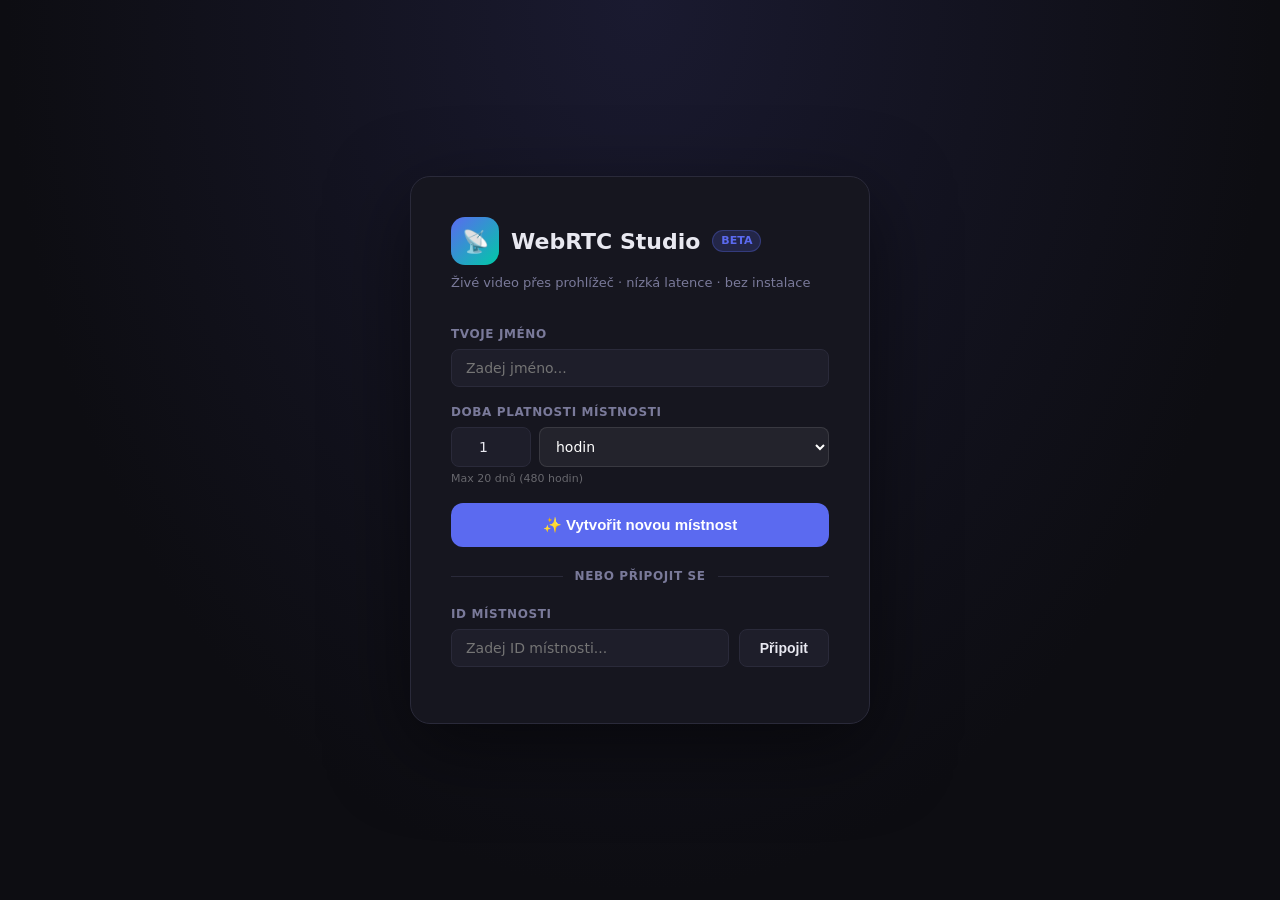
==== public/index.html @ 4d6f5395 "w w  Co-Authored-By: Dndskid <234251176+dndskid@users.noreply.github.com>" ====
<!DOCTYPE html>
<html lang="cs">
<head>
  <meta charset="UTF-8" />
  <meta name="viewport" content="width=device-width, initial-scale=1.0" />
  <title>WebRTC Studio</title>
  <link rel="stylesheet" href="style.css" />
</head>
<body>
  <div class="landing">
    <div class="landing-card">

      <div class="landing-logo">
        <div class="landing-logo-icon">📡</div>
        <h1>WebRTC Studio</h1>
        <span class="badge">BETA</span>
      </div>
      <p class="landing-subtitle">Živé video přes prohlížeč · nízká latence · bez instalace</p>

      <!-- Vytvoř místnost -->
      <div class="form-group">
        <label>Tvoje jméno</label>
        <input type="text" id="userName" placeholder="Zadej jméno..." maxlength="30" />
      </div>

      <div class="form-group">
        <label>Doba platnosti místnosti</label>
        <div class="form-row" style="gap:8px">
          <input type="number" id="expiryValue" min="1" max="480" value="1" style="width:80px;text-align:center" />
          <select id="expiryUnit" style="flex:1;padding:10px 12px;border-radius:8px;border:1px solid rgba(255,255,255,0.1);background:rgba(255,255,255,0.06);color:#fff;font-size:14px">
            <option value="hours" selected>hodin</option>
            <option value="days">dnů</option>
          </select>
        </div>
        <small style="color:rgba(255,255,255,0.35);font-size:11px;margin-top:4px;display:block">Max 20 dnů (480 hodin)</small>
      </div>

      <button class="btn btn-primary btn-full btn-lg" onclick="createRoom()">
        ✨ Vytvořit novou místnost
      </button>

      <div class="divider">nebo připojit se</div>

      <!-- Připoj se ke místnosti -->
      <div class="form-group">
        <label>ID místnosti</label>
        <div class="form-row">
          <input type="text" id="roomInput" placeholder="Zadej ID místnosti..." maxlength="20" />
          <button class="btn btn-secondary" onclick="joinRoom()">Připojit</button>
        </div>
      </div>

    </div>
  </div>

  <script>
    // Načti uloženou hodnotu jména
    const savedName = localStorage.getItem('webrtc-name');
    if (savedName) document.getElementById('userName').value = savedName;

    // Zkontroluj URL parametr ?room=...
    const urlRoom = new URLSearchParams(window.location.search).get('room');
    if (urlRoom) document.getElementById('roomInput').value = urlRoom;

    function generateRoomId() {
      const chars = 'abcdefghijklmnopqrstuvwxyz0123456789';
      let id = '';
      for (let i = 0; i < 8; i++) id += chars[Math.floor(Math.random() * chars.length)];
      return id;
    }

    function getName() {
      const name = document.getElementById('userName').value.trim() || 'Anon';
      localStorage.setItem('webrtc-name', name);
      return name;
    }

    // Clamp expiry to max 20 days
    function getExpiryMinutes() {
      const val  = Math.max(1, parseInt(document.getElementById('expiryValue').value) || 1);
      const unit = document.getElementById('expiryUnit').value;
      let minutes = unit === 'days' ? val * 24 * 60 : val * 60;
      const max = 20 * 24 * 60; // 20 days in minutes
      if (minutes > max) minutes = max;
      return minutes;
    }

    // Adjust max on unit change
    document.getElementById('expiryUnit').addEventListener('change', function() {
      const inp = document.getElementById('expiryValue');
      if (this.value === 'days') { inp.max = 20; if (parseInt(inp.value) > 20) inp.value = 20; }
      else { inp.max = 480; }
    });

    function createRoom() {
      const roomId = generateRoomId();
      const name = getName();
      const expiry = getExpiryMinutes();
      window.location.href = `room.html?room=${roomId}&name=${encodeURIComponent(name)}&expiry=${expiry}`;
    }

    function joinRoom() {
      const roomId = document.getElementById('roomInput').value.trim();
      if (!roomId) { alert('Zadej ID místnosti.'); return; }
      const name = getName();
      window.location.href = `room.html?room=${roomId}&name=${encodeURIComponent(name)}`;
    }

    // Enter pro připojení
    document.getElementById('roomInput').addEventListener('keydown', e => {
      if (e.key === 'Enter') joinRoom();
    });
  </script>
</body>
</html>
---- public/style.css ----
/* ===== RESET & BASE ===== */
*, *::before, *::after { box-sizing: border-box; margin: 0; padding: 0; }

:root {
  --bg: #0d0d12;
  --surface: #16161f;
  --surface2: #1e1e2a;
  --border: #2a2a3a;
  --accent: #5b6af0;
  --accent-hover: #6b7af8;
  --accent2: #00c9a7;
  --danger: #e05260;
  --text: #e8e8f0;
  --text-muted: #7a7a9a;
  --radius: 12px;
  --radius-sm: 8px;
}

html, body {
  height: 100%;
  background: var(--bg);
  color: var(--text);
  font-family: 'Segoe UI', system-ui, -apple-system, sans-serif;
  font-size: 15px;
  line-height: 1.5;
  -webkit-font-smoothing: antialiased;
}

a { color: var(--accent); text-decoration: none; }
a:hover { text-decoration: underline; }

/* ===== SCROLLBAR ===== */
::-webkit-scrollbar { width: 6px; }
::-webkit-scrollbar-track { background: transparent; }
::-webkit-scrollbar-thumb { background: var(--border); border-radius: 10px; }

/* ===== BUTTONS ===== */
.btn {
  display: inline-flex;
  align-items: center;
  justify-content: center;
  gap: 8px;
  padding: 10px 20px;
  border: none;
  border-radius: var(--radius-sm);
  font-size: 14px;
  font-weight: 600;
  cursor: pointer;
  transition: background 0.15s, transform 0.1s, opacity 0.15s;
  user-select: none;
  white-space: nowrap;
}
.btn:active { transform: scale(0.97); }
.btn-primary {
  background: var(--accent);
  color: #fff;
}
.btn-primary:hover { background: var(--accent-hover); }
.btn-secondary {
  background: var(--surface2);
  color: var(--text);
  border: 1px solid var(--border);
}
.btn-secondary:hover { background: #28283a; }
.btn-danger {
  background: var(--danger);
  color: #fff;
}
.btn-danger:hover { background: #c8404e; }
.btn-icon {
  width: 44px;
  height: 44px;
  padding: 0;
  border-radius: 50%;
  background: var(--surface2);
  border: 1px solid var(--border);
  font-size: 18px;
  color: var(--text);
}
.btn-icon:hover { background: #28283a; }
.btn-icon.active {
  background: var(--accent);
  border-color: var(--accent);
  color: #fff;
}
.btn-icon.danger.active {
  background: var(--danger);
  border-color: var(--danger);
}
.btn-lg {
  padding: 13px 28px;
  font-size: 15px;
  border-radius: var(--radius);
}
.btn-full { width: 100%; }

/* ===== INPUT ===== */
input, select {
  background: var(--surface2);
  border: 1px solid var(--border);
  border-radius: var(--radius-sm);
  color: var(--text);
  font-size: 14px;
  font-family: inherit;
  padding: 10px 14px;
  outline: none;
  transition: border-color 0.15s;
  width: 100%;
}
input:focus, select:focus { border-color: var(--accent); }
select option { background: var(--surface2); }
label {
  display: block;
  font-size: 12px;
  font-weight: 600;
  color: var(--text-muted);
  text-transform: uppercase;
  letter-spacing: 0.05em;
  margin-bottom: 6px;
}

/* ===== LANDING PAGE ===== */
.landing {
  min-height: 100vh;
  display: flex;
  align-items: center;
  justify-content: center;
  padding: 24px;
  background: radial-gradient(ellipse at 50% 0%, #1a1a30 0%, var(--bg) 70%);
}

.landing-card {
  background: var(--surface);
  border: 1px solid var(--border);
  border-radius: 20px;
  padding: 40px;
  width: 100%;
  max-width: 460px;
  box-shadow: 0 24px 80px rgba(0,0,0,0.5);
}

.landing-logo {
  display: flex;
  align-items: center;
  gap: 12px;
  margin-bottom: 8px;
}
.landing-logo-icon {
  width: 48px;
  height: 48px;
  background: linear-gradient(135deg, var(--accent), var(--accent2));
  border-radius: 14px;
  display: flex;
  align-items: center;
  justify-content: center;
  font-size: 22px;
}
.landing-logo h1 {
  font-size: 22px;
  font-weight: 700;
}
.landing-subtitle {
  color: var(--text-muted);
  font-size: 13px;
  margin-bottom: 32px;
}

.divider {
  display: flex;
  align-items: center;
  gap: 12px;
  margin: 20px 0;
  color: var(--text-muted);
  font-size: 12px;
  font-weight: 600;
  text-transform: uppercase;
  letter-spacing: 0.05em;
}
.divider::before, .divider::after {
  content: '';
  flex: 1;
  height: 1px;
  background: var(--border);
}

.form-group { margin-bottom: 16px; }
.form-row {
  display: flex;
  gap: 10px;
}
.form-row .btn { flex-shrink: 0; }

.badge {
  display: inline-block;
  padding: 2px 8px;
  border-radius: 20px;
  font-size: 11px;
  font-weight: 600;
  background: rgba(91,106,240,0.2);
  color: var(--accent);
  border: 1px solid rgba(91,106,240,0.3);
}

/* ===== ROOM PAGE ===== */
.room-layout {
  display: flex;
  flex-direction: column;
  height: 100vh;
  background: var(--bg);
  overflow: hidden;
}

/* Header */
.room-header {
  display: flex;
  align-items: center;
  justify-content: space-between;
  padding: 10px 20px;
  background: var(--surface);
  border-bottom: 1px solid var(--border);
  flex-shrink: 0;
  height: 54px;
  z-index: 10;
}
.room-header-left {
  display: flex;
  align-items: center;
  gap: 12px;
}
.room-logo-sm {
  width: 32px;
  height: 32px;
  background: linear-gradient(135deg, var(--accent), var(--accent2));
  border-radius: 8px;
  display: flex;
  align-items: center;
  justify-content: center;
  font-size: 16px;
  flex-shrink: 0;
}
.room-id-badge {
  font-size: 13px;
  color: var(--text-muted);
}
.room-id-badge strong {
  color: var(--text);
  font-weight: 600;
}
.room-header-right {
  display: flex;
  align-items: center;
  gap: 8px;
}

/* Video grid */
.video-grid {
  flex: 1;
  display: grid;
  gap: 8px;
  padding: 12px;
  overflow: auto;
  align-content: center;
  justify-content: center;
  grid-template-columns: repeat(auto-fit, minmax(280px, 1fr));
}

.video-tile {
  position: relative;
  background: var(--surface);
  border-radius: var(--radius);
  overflow: hidden;
  border: 1px solid var(--border);
  aspect-ratio: 16/9;
  min-height: 160px;
}
.video-tile video {
  width: 100%;
  height: 100%;
  object-fit: cover;
  display: block;
}
.video-tile.local video {
  transform: scaleX(-1);
}
.video-tile.screen-share video {
  object-fit: contain;
  background: #000;
  transform: none;
}
.tile-label {
  position: absolute;
  bottom: 10px;
  left: 12px;
  background: rgba(0,0,0,0.65);
  backdrop-filter: blur(4px);
  color: #fff;
  font-size: 12px;
  font-weight: 600;
  padding: 3px 10px;
  border-radius: 20px;
  pointer-events: none;
  display: flex;
  align-items: center;
  gap: 6px;
}
.tile-label .dot {
  width: 7px;
  height: 7px;
  border-radius: 50%;
  background: var(--accent2);
  flex-shrink: 0;
}
.tile-label .dot.muted {
  background: var(--danger);
}
.tile-no-video {
  position: absolute;
  inset: 0;
  display: flex;
  flex-direction: column;
  align-items: center;
  justify-content: center;
  background: var(--surface2);
  color: var(--text-muted);
  gap: 8px;
  font-size: 13px;
}
.tile-avatar {
  width: 60px;
  height: 60px;
  border-radius: 50%;
  background: linear-gradient(135deg, var(--accent), var(--accent2));
  display: flex;
  align-items: center;
  justify-content: center;
  font-size: 24px;
  font-weight: 700;
  color: #fff;
}

/* Controls bar */
.controls {
  display: flex;
  align-items: center;
  justify-content: center;
  gap: 10px;
  padding: 12px 20px;
  background: var(--surface);
  border-top: 1px solid var(--border);
  flex-shrink: 0;
  z-index: 10;
}
.controls-center {
  display: flex;
  align-items: center;
  gap: 10px;
}
.controls-divider {
  width: 1px;
  height: 30px;
  background: var(--border);
  flex-shrink: 0;
}
.btn-icon-label {
  display: flex;
  flex-direction: column;
  align-items: center;
  gap: 3px;
  cursor: pointer;
}
.btn-icon-label span {
  font-size: 10px;
  color: var(--text-muted);
  font-weight: 500;
  user-select: none;
}

/* Settings panel */
.settings-panel {
  position: fixed;
  bottom: 90px;
  left: 50%;
  transform: translateX(-50%) translateY(20px);
  background: var(--surface);
  border: 1px solid var(--border);
  border-radius: 16px;
  padding: 24px;
  width: 360px;
  max-width: calc(100vw - 32px);
  box-shadow: 0 16px 60px rgba(0,0,0,0.6);
  z-index: 100;
  opacity: 0;
  pointer-events: none;
  transition: opacity 0.2s, transform 0.2s;
}
.settings-panel.open {
  opacity: 1;
  pointer-events: all;
  transform: translateX(-50%) translateY(0);
}
.settings-panel h3 {
  font-size: 15px;
  font-weight: 700;
  margin-bottom: 18px;
  display: flex;
  align-items: center;
  justify-content: space-between;
}
.settings-grid {
  display: grid;
  grid-template-columns: 1fr 1fr;
  gap: 12px;
  margin-bottom: 16px;
}
.settings-section-title {
  font-size: 11px;
  font-weight: 700;
  text-transform: uppercase;
  letter-spacing: 0.07em;
  color: var(--text-muted);
  margin-bottom: 10px;
  margin-top: 4px;
}

/* Copy link */
.copy-link-row {
  display: flex;
  gap: 8px;
  margin-top: 4px;
}
.copy-link-row input {
  font-size: 12px;
  color: var(--text-muted);
}
.copy-link-row .btn {
  flex-shrink: 0;
  padding: 8px 14px;
  font-size: 13px;
}

/* Toast notification */
.toast {
  position: fixed;
  bottom: 110px;
  left: 50%;
  transform: translateX(-50%) translateY(20px);
  background: var(--surface2);
  border: 1px solid var(--border);
  color: var(--text);
  padding: 10px 20px;
  border-radius: 8px;
  font-size: 13px;
  opacity: 0;
  pointer-events: none;
  transition: opacity 0.2s, transform 0.2s;
  white-space: nowrap;
  z-index: 999;
}
.toast.show {
  opacity: 1;
  transform: translateX(-50%) translateY(0);
}

/* OBS mode */
body.obs-mode { background: transparent !important; }
body.obs-mode .room-layout { background: transparent; }
body.obs-mode .room-header,
body.obs-mode .controls { display: none !important; }
body.obs-mode .video-grid { padding: 0; gap: 0; }
body.obs-mode .video-tile {
  border: none;
  border-radius: 0;
}
body.obs-mode .tile-label { display: none; }

/* Connection state */
.room-status {
  position: fixed;
  top: 64px;
  left: 50%;
  transform: translateX(-50%);
  background: var(--surface);
  border: 1px solid var(--border);
  padding: 8px 16px;
  border-radius: 20px;
  font-size: 12px;
  color: var(--text-muted);
  z-index: 50;
  transition: opacity 0.3s;
}

/* Peer count badge */
.peer-count {
  display: flex;
  align-items: center;
  gap: 6px;
  font-size: 13px;
  color: var(--text-muted);
}
.peer-count .count {
  font-weight: 700;
  color: var(--text);
}

/* Responsive */
@media (max-width: 600px) {
  .landing-card { padding: 24px; }
  .video-grid { grid-template-columns: 1fr; }
  .controls { gap: 6px; }
  .btn-icon { width: 40px; height: 40px; font-size: 16px; }
}

/* ===== ANIMATIONS ===== */
@keyframes fade-in {
  from { opacity: 0; transform: scale(0.96); }
  to   { opacity: 1; transform: scale(1); }
}
.video-tile { animation: fade-in 0.25s ease; }
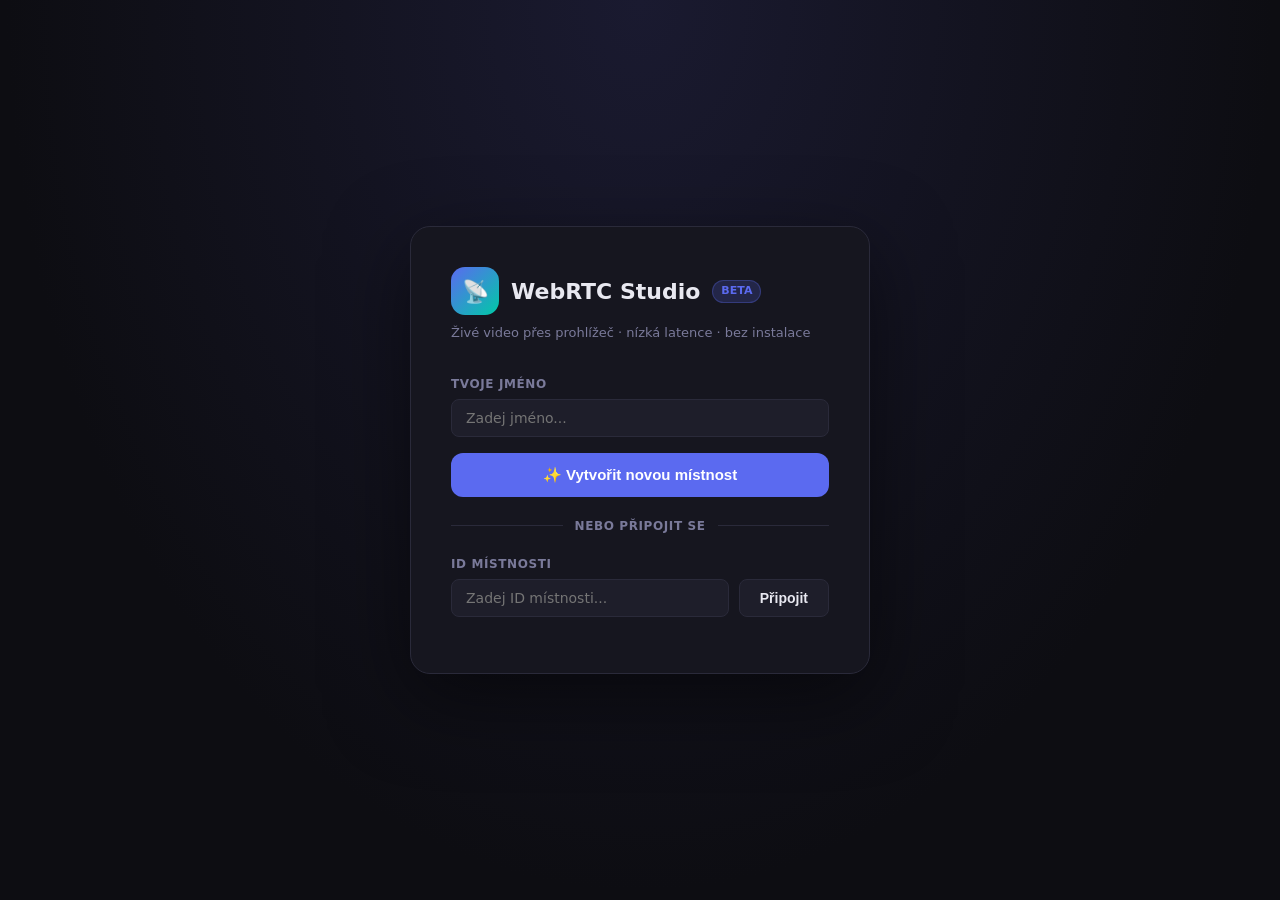
==== commit 5a471f58: "m ewo meow moew moew nig" ====
--- a/public/index.html
+++ b/public/index.html
@@ -23,18 +23,6 @@
         <input type="text" id="userName" placeholder="Zadej jméno..." maxlength="30" />
       </div>
 
-      <div class="form-group">
-        <label>Doba platnosti místnosti</label>
-        <div class="form-row" style="gap:8px">
-          <input type="number" id="expiryValue" min="1" max="480" value="1" style="width:80px;text-align:center" />
-          <select id="expiryUnit" style="flex:1;padding:10px 12px;border-radius:8px;border:1px solid rgba(255,255,255,0.1);background:rgba(255,255,255,0.06);color:#fff;font-size:14px">
-            <option value="hours" selected>hodin</option>
-            <option value="days">dnů</option>
-          </select>
-        </div>
-        <small style="color:rgba(255,255,255,0.35);font-size:11px;margin-top:4px;display:block">Max 20 dnů (480 hodin)</small>
-      </div>
-
       <button class="btn btn-primary btn-full btn-lg" onclick="createRoom()">
         ✨ Vytvořit novou místnost
       </button>
@@ -54,6 +42,15 @@
   </div>
 
   <script>
+    // If the user refreshed or accidentally navigated away from a room,
+    // send them straight back without going through the form again.
+    (function() {
+      var last = localStorage.getItem('webrtc-last-room');
+      if (last && last.includes('room.html')) {
+        window.location.replace(last);
+      }
+    })();
+
     // Načti uloženou hodnotu jména
     const savedName = localStorage.getItem('webrtc-name');
     if (savedName) document.getElementById('userName').value = savedName;
@@ -75,28 +72,10 @@
       return name;
     }
 
-    // Clamp expiry to max 20 days
-    function getExpiryMinutes() {
-      const val  = Math.max(1, parseInt(document.getElementById('expiryValue').value) || 1);
-      const unit = document.getElementById('expiryUnit').value;
-      let minutes = unit === 'days' ? val * 24 * 60 : val * 60;
-      const max = 20 * 24 * 60; // 20 days in minutes
-      if (minutes > max) minutes = max;
-      return minutes;
-    }
-
-    // Adjust max on unit change
-    document.getElementById('expiryUnit').addEventListener('change', function() {
-      const inp = document.getElementById('expiryValue');
-      if (this.value === 'days') { inp.max = 20; if (parseInt(inp.value) > 20) inp.value = 20; }
-      else { inp.max = 480; }
-    });
-
     function createRoom() {
       const roomId = generateRoomId();
       const name = getName();
-      const expiry = getExpiryMinutes();
-      window.location.href = `room.html?room=${roomId}&name=${encodeURIComponent(name)}&expiry=${expiry}`;
+      window.location.href = `room.html?room=${roomId}&name=${encodeURIComponent(name)}`;
     }
 
     function joinRoom() {
--- a/public/style.css
+++ b/public/style.css
@@ -241,10 +241,19 @@
 .room-id-badge {
   font-size: 13px;
   color: var(--text-muted);
+  padding: 6px 14px;
+  border-radius: 8px;
+  background: rgba(255,255,255,0.06);
+  border: 1px solid rgba(255,255,255,0.1);
+  transition: background 0.15s;
+}
+.room-id-badge:hover {
+  background: rgba(255,255,255,0.1);
 }
 .room-id-badge strong {
-  color: var(--text);
-  font-weight: 600;
+  color: #a78bfa;
+  font-weight: 700;
+  font-family: 'Consolas', 'Monaco', monospace;
 }
 .room-header-right {
   display: flex;
